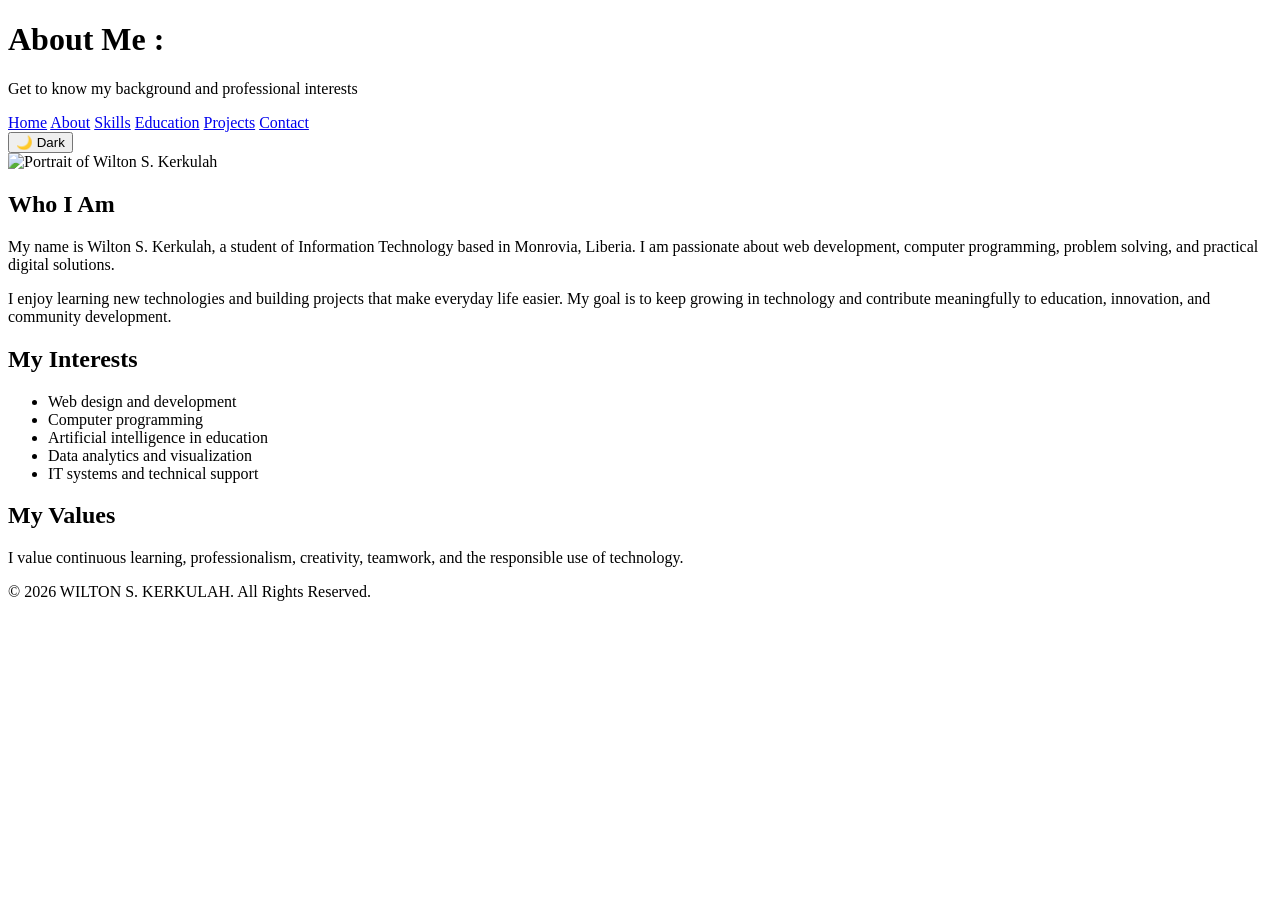
==== about.html @ 55c4f8da "Add files via upload" ====
<!DOCTYPE html>
<html lang="en">

    <head>
        <meta charset="UTF-8">
        <meta name="viewport" content="width=device-width, initial-scale=1.0">
        <title>About | WILTON S. KERKULAH</title>
        <link rel="stylesheet" href="css/about.css">
    </head>

<body>

    <header class="page-header">
        <h1>About Me :</h1>
        <p>Get to know my background and professional interests</p>
    </header>

        <nav aria-label="Main navigation">
            <a href="index.html">Home</a>
            <a class="active" href="about.html">About</a>
            <a href="skills.html">Skills</a>
            <a href="education.html">Education</a>
            <a href="projects.html">Projects</a>
            <a href="contact.html">Contact</a>
        </nav>
        <button id="theme-toggle" class="btn-toggle" type="button">🌙 Dark</button>

    <main class="single-page">
    <section class="full-width profile-layout">
        <img class="about-photo" src="images/wil.jpg" alt="Portrait of Wilton S. Kerkulah">
        <div>
            <h2>Who I Am</h2>
            <p>My name is Wilton S. Kerkulah, a student of Information Technology based in Monrovia, Liberia. I am passionate about web development, computer programming, problem solving, and practical digital solutions.</p>
            <p>I enjoy learning new technologies and building projects that make everyday life easier. My goal is to keep growing in technology and contribute meaningfully to education, innovation, and community development.</p>
        </div>
    </section>
    <section>
        <h2>My Interests</h2>
        <div>
        <ul class="standard-list">
            <li><div><span>Web design and development</span></div></li>
            <li><div><span>Computer programming</span></div></li>
            <li><div><span>Artificial intelligence in education</span></div></li>
            <li><div><span>Data analytics and visualization</span></div></li>
            <li><div><span>IT systems and technical support</span></div></li>
        </ul>
        </div>
    </section>
    <section>
        <h2>My Values</h2>
        <p>I value continuous learning, professionalism, creativity, teamwork, and the responsible use of technology.</p>
    </section>
</main>

    <footer>
            <p>&copy; 2026 WILTON S. KERKULAH. All Rights Reserved.</p>
    </footer>

    <script src="two.js"></script>
</body>
</html>
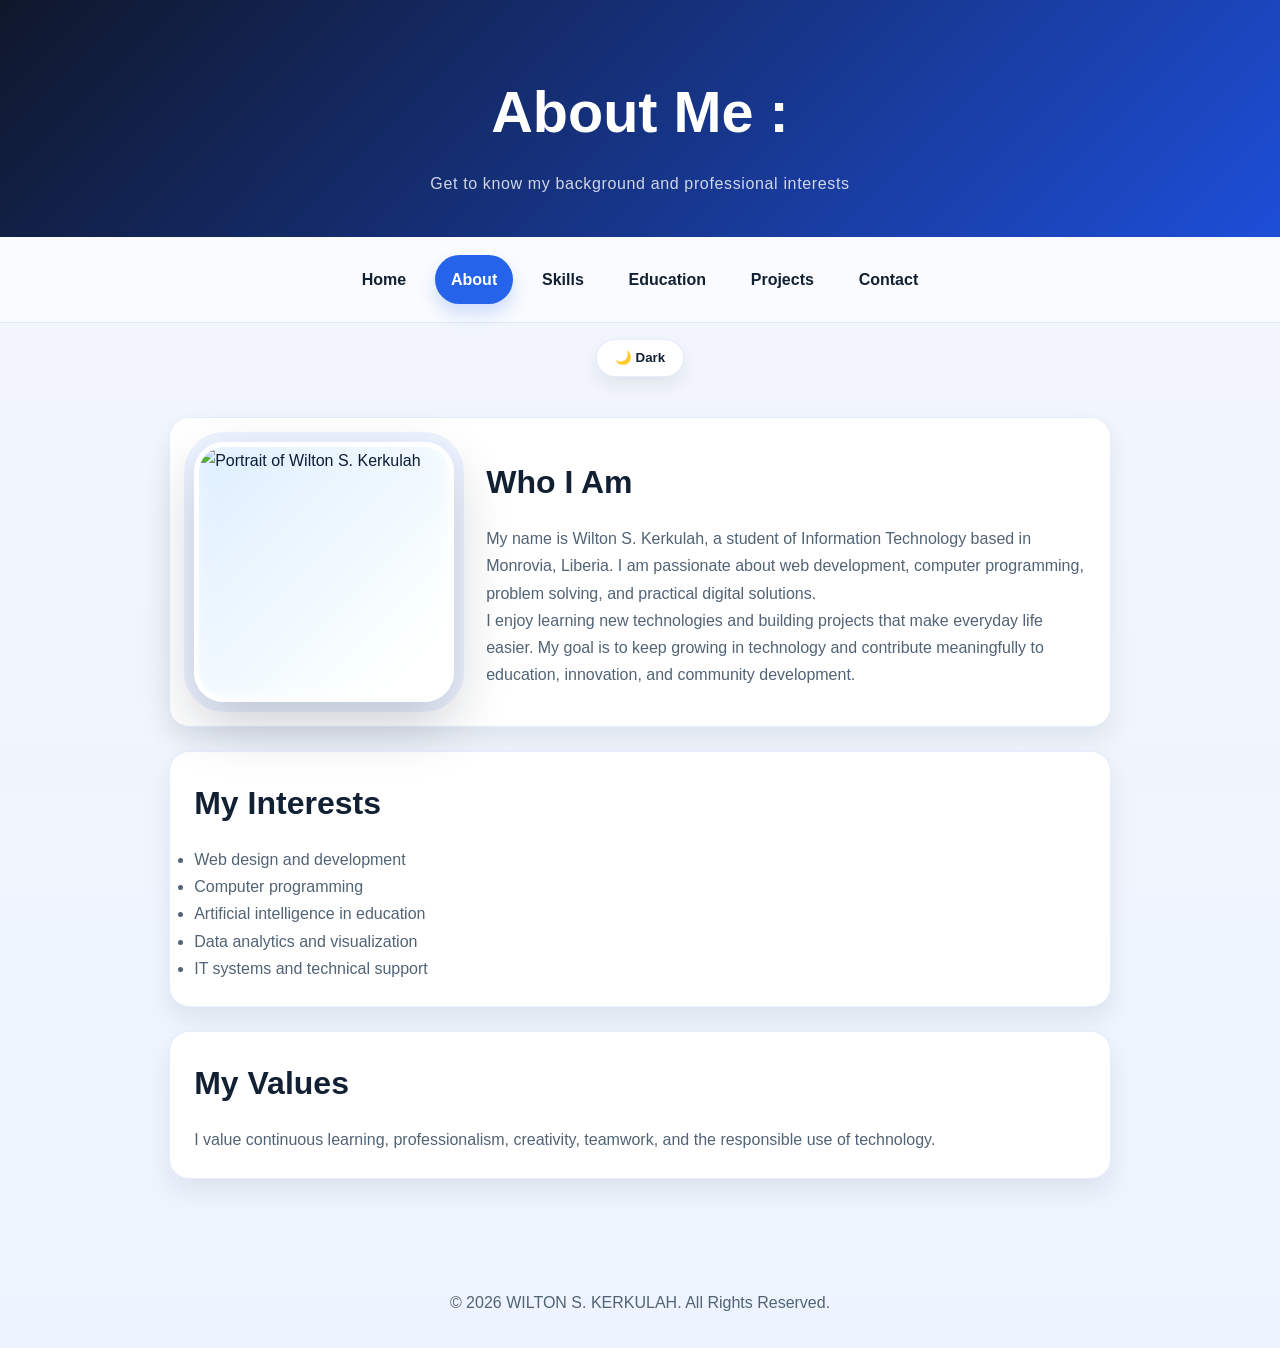
==== commit 6b29739d: "Update about.html" ====
--- a/about.html
+++ b/about.html
@@ -5,7 +5,7 @@
         <meta charset="UTF-8">
         <meta name="viewport" content="width=device-width, initial-scale=1.0">
         <title>About | WILTON S. KERKULAH</title>
-        <link rel="stylesheet" href="css/about.css">
+        <link rel="stylesheet" href="about.css">
     </head>
 
 <body>
--- a/about.css
+++ b/about.css
@@ -0,0 +1,251 @@
+:root[data-theme="light"] {
+  --bg: #f4f7fb;
+  --paper: #ffffff;
+  --panel: #edf5ff;
+  --ink: #122033;
+  --muted: #516375;
+  --primary: #2563eb;
+  --primary-soft: #dbeafe;
+  --line: rgba(37, 99, 235, 0.12);
+  --shadow: rgba(15, 23, 42, 0.08);
+}
+
+:root[data-theme="dark"] {
+  --bg: #0f172a;
+  --paper: #111827;
+  --panel: #1f2937;
+  --ink: #e5eefb;
+  --muted: #bfd0e6;
+  --primary: #7db0ff;
+  --primary-soft: rgba(125, 176, 255, 0.16);
+  --line: rgba(148, 163, 184, 0.18);
+  --shadow: rgba(2, 6, 23, 0.45);
+}
+
+* { box-sizing: border-box; margin: 0; padding: 0; }
+
+body {
+  background: linear-gradient(180deg, var(--bg) 0%, #edf4ff 100%);
+  color: var(--ink);
+  font-family: Arial, sans-serif;
+  line-height: 1.7;
+}
+
+.page-header {
+  background: linear-gradient(135deg, #0f172a, #1d4ed8);
+  color: white;
+  padding: 4rem 1.5rem 2.5rem;
+  text-align: center;
+}
+
+.page-header h1 {
+  font-size: clamp(2.2rem, 5vw, 3.6rem);
+  margin-bottom: 0.5rem;
+}
+
+.page-header p {
+  color: rgba(255,255,255,0.8);
+  letter-spacing: 0.04em;
+}
+
+nav[aria-label="Main navigation"] {
+  display: flex;
+  flex-wrap: wrap;
+  justify-content: center;
+  gap: 0.8rem;
+  padding: 1.1rem 1rem;
+  background: rgba(255,255,255,0.55);
+  border-bottom: 1px solid var(--line);
+  backdrop-filter: blur(10px);
+}
+
+nav a {
+  color: var(--ink);
+  text-decoration: none;
+  font-weight: 700;
+  padding: 0.7rem 1rem;
+  border-radius: 999px;
+  transition: 0.2s ease;
+}
+
+nav a:hover,
+nav a.active {
+  background: var(--primary);
+  color: #fff;
+  box-shadow: 0 10px 18px rgba(37, 99, 235, 0.2);
+}
+
+.btn-toggle {
+  display: block;
+  margin: 1rem auto 0;
+  background: var(--paper);
+  color: var(--ink);
+  border: 1px solid var(--line);
+  border-radius: 999px;
+  padding: 0.65rem 1.1rem;
+  font-weight: 700;
+  cursor: pointer;
+  box-shadow: 0 8px 18px var(--shadow);
+}
+
+main,
+main.single-page {
+  max-width: 980px;
+  margin: 0 auto;
+  padding: 2.5rem 1.2rem 4rem;
+}
+
+section {
+  background: var(--paper);
+  border: 1px solid var(--line);
+  border-radius: 20px;
+  box-shadow: 0 12px 24px var(--shadow);
+  padding: 1.5rem;
+  margin-bottom: 1.5rem;
+}
+
+@media (max-width: 700px) {
+  .profile-layout {
+    flex-direction: column;
+    text-align: center;
+  }
+
+  .about-photo {
+    width: min(280px, 72vw);
+    height: auto;
+    aspect-ratio: 1 / 1;
+    border-width: 3px;
+  }
+}
+
+.profile-layout {
+  display: flex;
+  align-items: center;
+  gap: 2rem;
+}
+
+.about-photo {
+  width: min(260px, 38vw);
+  height: 260px;
+  object-fit: cover;
+  object-position: center;
+  border-radius: 30px;
+  border: 5px solid rgba(255, 255, 255, 0.85);
+  box-shadow: 0 24px 56px rgba(15, 23, 42, 0.2), 0 0 0 10px rgba(37, 99, 235, 0.08), inset 0 0 18px rgba(255,255,255,0.4);
+  background: linear-gradient(135deg, #dbeafe, rgba(255,255,255,0.75));
+  flex-shrink: 0;
+  transition: transform 0.28s ease, box-shadow 0.28s ease, filter 0.28s ease;
+  filter: saturate(1.08) contrast(1.04);
+}
+
+.about-photo:hover {
+  transform: translateY(-5px) scale(1.02);
+  box-shadow: 0 28px 66px rgba(15, 23, 42, 0.24), 0 0 0 12px rgba(37, 99, 235, 0.1), inset 0 0 18px rgba(255,255,255,0.5);
+  filter: saturate(1.12) contrast(1.08);
+}
+
+.profile-layout > div {
+  flex: 1;
+}
+
+h2 {
+  color: var(--ink);
+  margin-bottom: 1rem;
+  font-size: clamp(1.6rem, 2.5vw, 2.2rem);
+}
+
+h3 {
+  color: var(--primary);
+  margin-bottom: 0.6rem;
+}
+
+p, li, span, .contact-details p, .feedback-msg {
+  color: var(--muted);
+}
+
+.contact-details p {
+  margin-bottom: 1rem;
+}
+
+.contact-details a,
+.booking-contact a {
+  color: var(--primary);
+  text-decoration: none;
+  font-weight: 700;
+}
+
+#contact-form,
+#booking-form {
+  display: flex;
+  flex-direction: column;
+  gap: 1rem;
+}
+
+#contact-form input,
+#contact-form textarea,
+#contact-form select,
+#booking-form input,
+#booking-form textarea,
+#booking-form select {
+  border: 1px solid var(--line);
+  border-radius: 12px;
+  background: rgba(255,255,255,0.2);
+  color: var(--ink);
+  padding: 0.9rem 1rem;
+  font-size: 1rem;
+}
+
+#contact-form input::placeholder,
+#contact-form textarea::placeholder,
+#booking-form input::placeholder,
+#booking-form textarea::placeholder {
+  color: var(--muted);
+}
+
+.btn-primary,
+button[type="submit"],
+#booking-form button {
+  border: none;
+  background: linear-gradient(135deg, var(--primary), #1d4ed8);
+  color: white;
+  border-radius: 10px;
+  padding: 0.9rem 1.2rem;
+  font-weight: 700;
+  cursor: pointer;
+}
+
+.feedback-msg {
+  font-weight: 700;
+  min-height: 1.2em;
+}
+
+.year {
+  display: inline-block;
+  background: rgba(37,99,235,0.12);
+  color: var(--primary);
+  font-weight: 700;
+  padding: 0.3rem 0.7rem;
+  border-radius: 999px;
+  margin-bottom: 0.8rem;
+}
+
+.skill-tags {
+  list-style: none;
+  display: flex;
+  flex-wrap: wrap;
+  gap: 0.8rem;
+}
+
+.skill-tags li {
+  background: var(--primary-soft);
+  color: var(--primary);
+  font-weight: 700;
+  padding: 0.7rem 1rem;
+  border-radius: 999px;
+}
+
+footer {
+  text-align: center;
+  color: var(--muted);
+  padding: 1.4rem 1rem 2rem;
+}
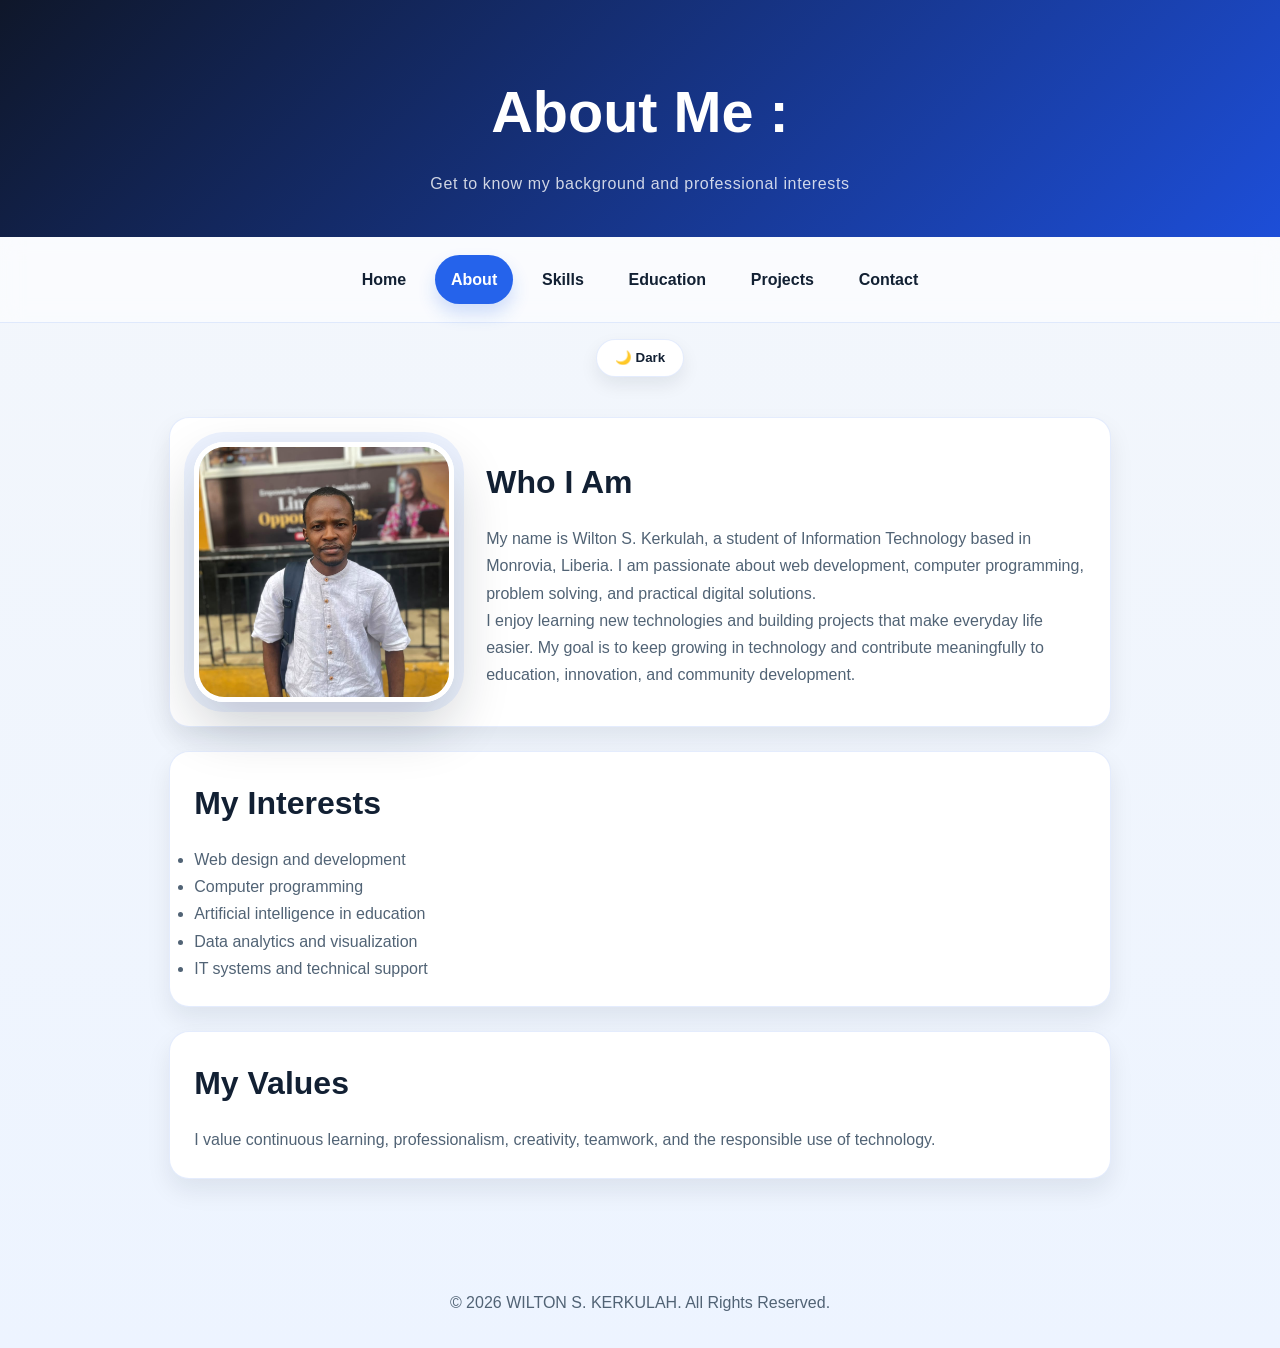
==== commit e7245b9c: "Update about.html" ====
--- a/about.html
+++ b/about.html
@@ -27,7 +27,7 @@
 
     <main class="single-page">
     <section class="full-width profile-layout">
-        <img class="about-photo" src="images/wil.jpg" alt="Portrait of Wilton S. Kerkulah">
+        <img class="about-photo" src="wil.jpg" alt="Portrait of Wilton S. Kerkulah">
         <div>
             <h2>Who I Am</h2>
             <p>My name is Wilton S. Kerkulah, a student of Information Technology based in Monrovia, Liberia. I am passionate about web development, computer programming, problem solving, and practical digital solutions.</p>
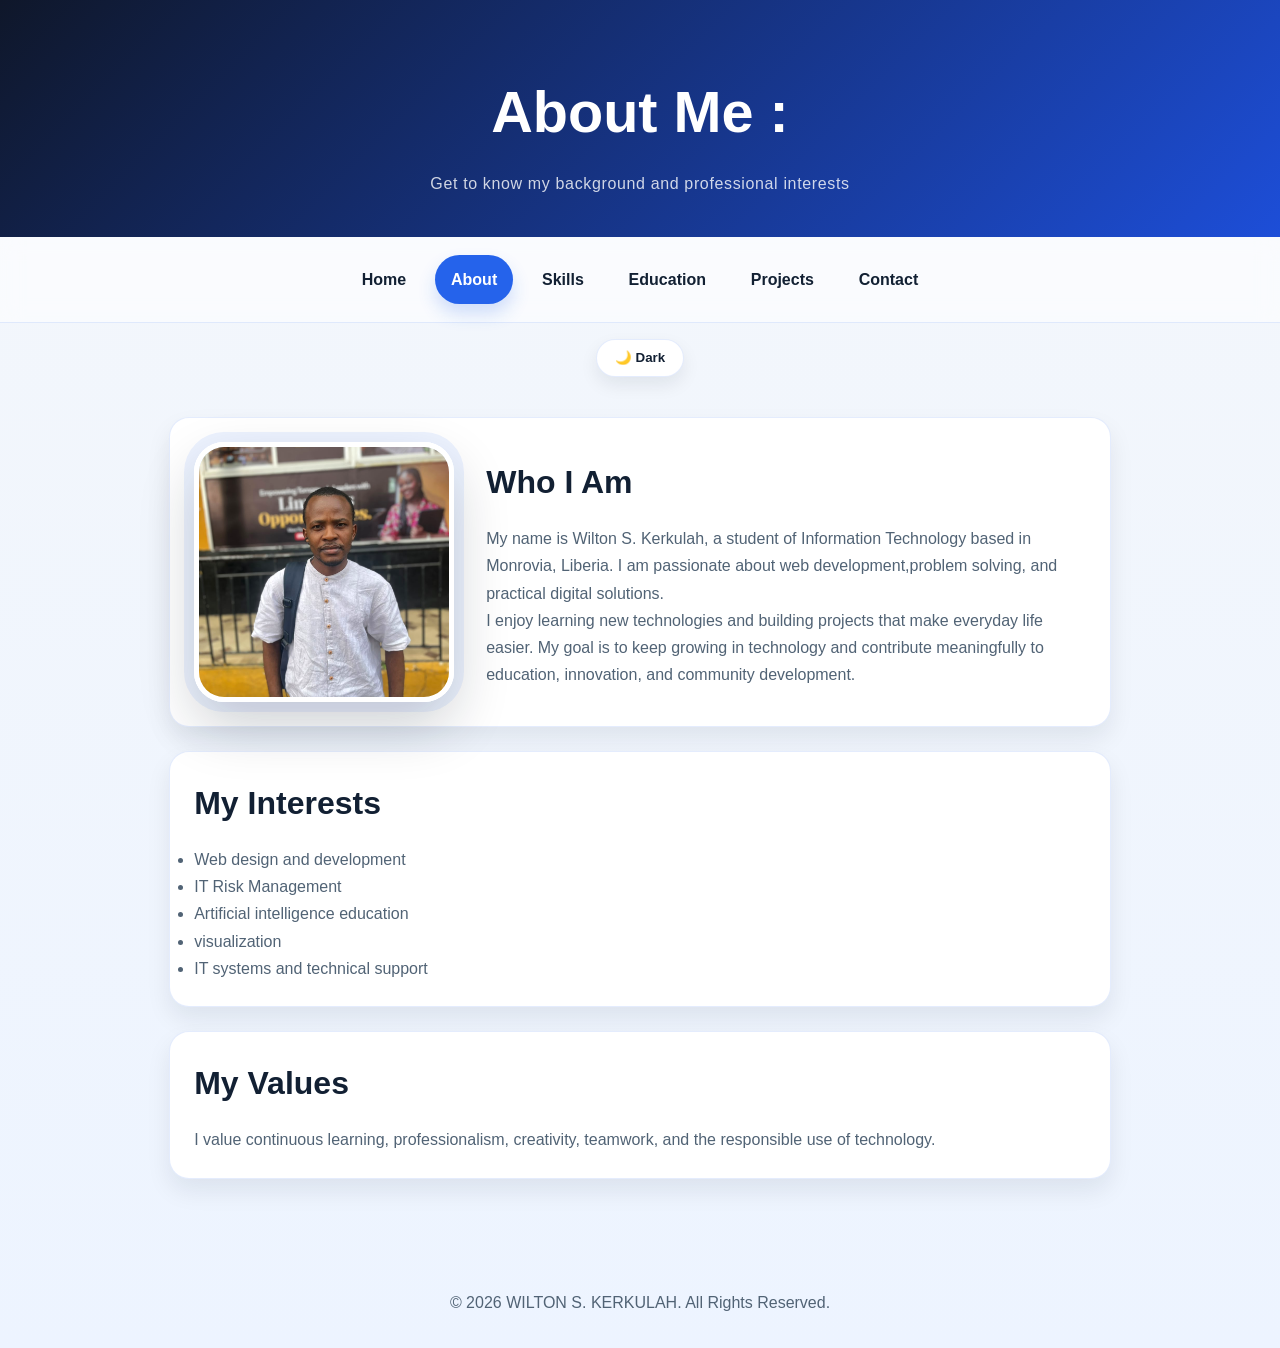
==== commit 4d0a89dc: "Update about.html" ====
--- a/about.html
+++ b/about.html
@@ -30,7 +30,7 @@
         <img class="about-photo" src="wil.jpg" alt="Portrait of Wilton S. Kerkulah">
         <div>
             <h2>Who I Am</h2>
-            <p>My name is Wilton S. Kerkulah, a student of Information Technology based in Monrovia, Liberia. I am passionate about web development, computer programming, problem solving, and practical digital solutions.</p>
+            <p>My name is Wilton S. Kerkulah, a student of Information Technology based in Monrovia, Liberia. I am passionate about web development,problem solving, and practical digital solutions.</p>
             <p>I enjoy learning new technologies and building projects that make everyday life easier. My goal is to keep growing in technology and contribute meaningfully to education, innovation, and community development.</p>
         </div>
     </section>
@@ -39,9 +39,9 @@
         <div>
         <ul class="standard-list">
             <li><div><span>Web design and development</span></div></li>
-            <li><div><span>Computer programming</span></div></li>
-            <li><div><span>Artificial intelligence in education</span></div></li>
-            <li><div><span>Data analytics and visualization</span></div></li>
+            <li><div><span>IT Risk Management</span></div></li>
+            <li><div><span>Artificial intelligence education</span></div></li>
+            <li><div><span>visualization</span></div></li>
             <li><div><span>IT systems and technical support</span></div></li>
         </ul>
         </div>
